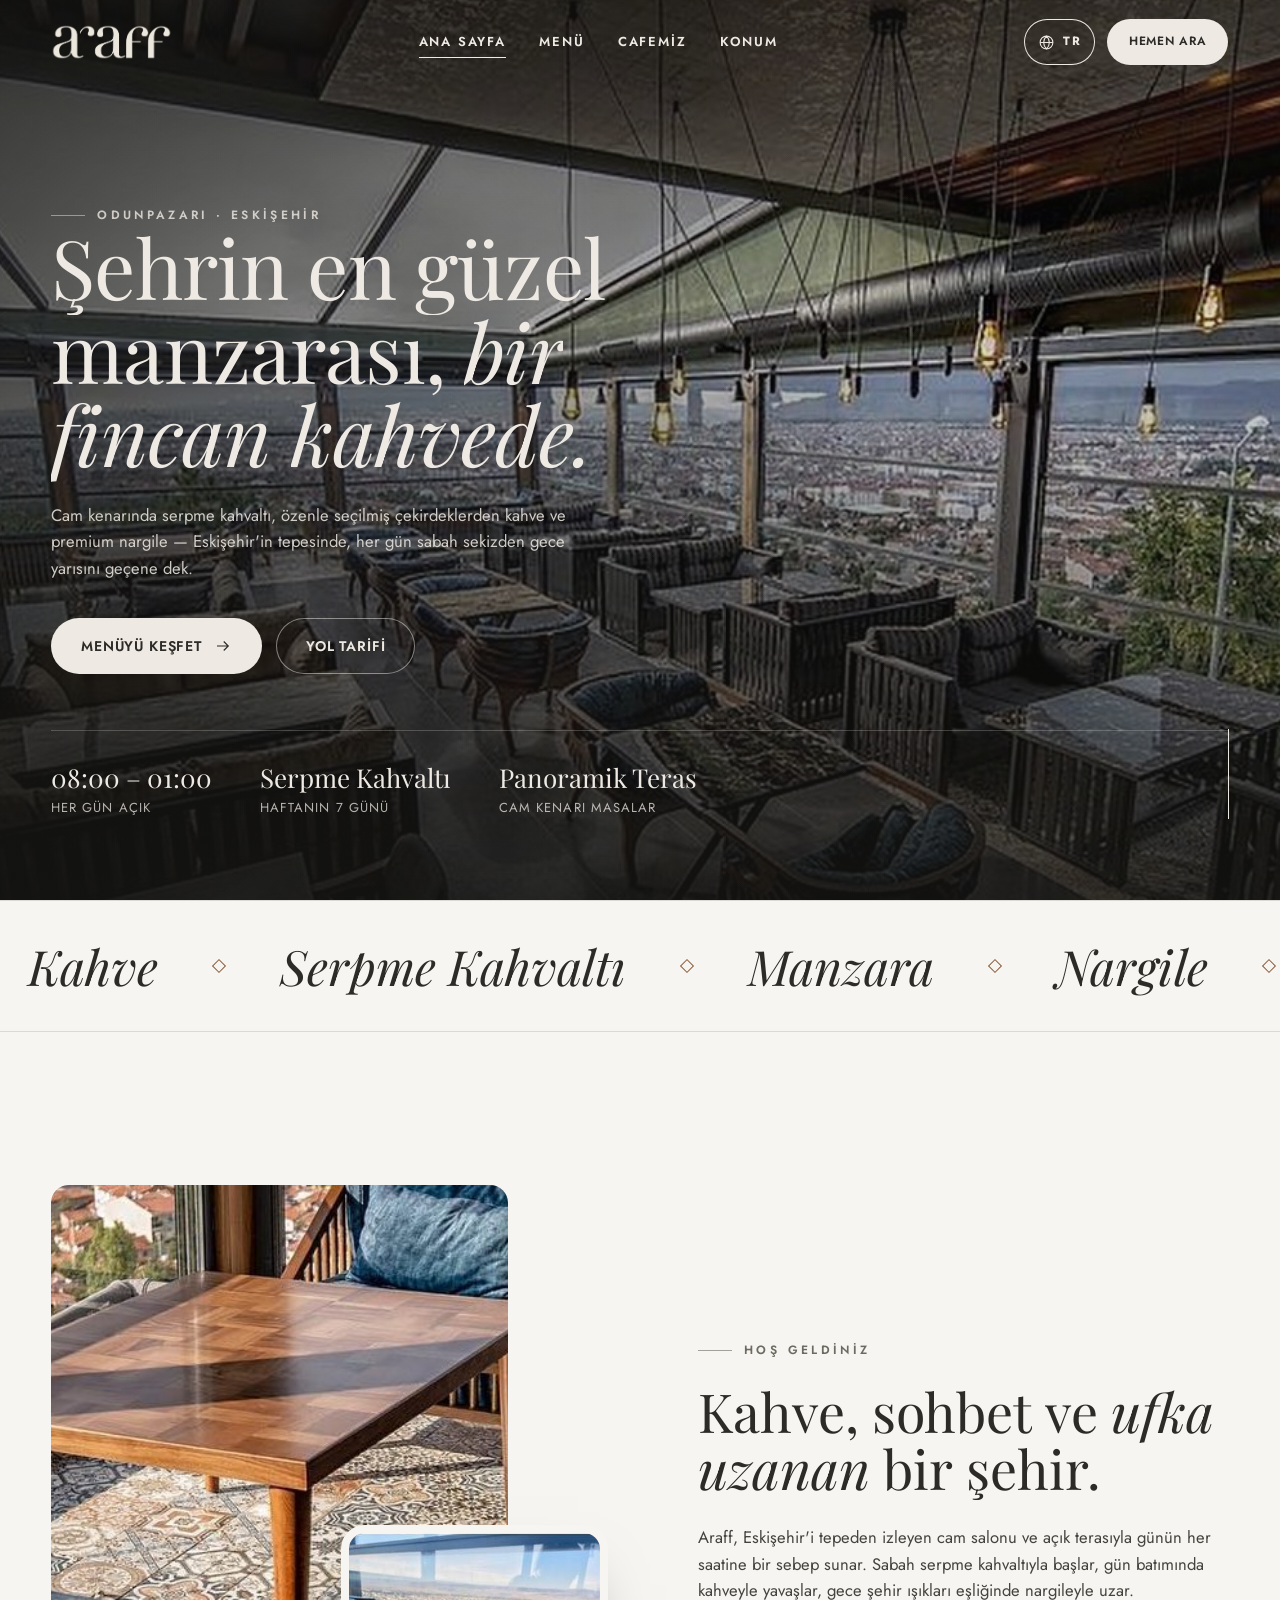
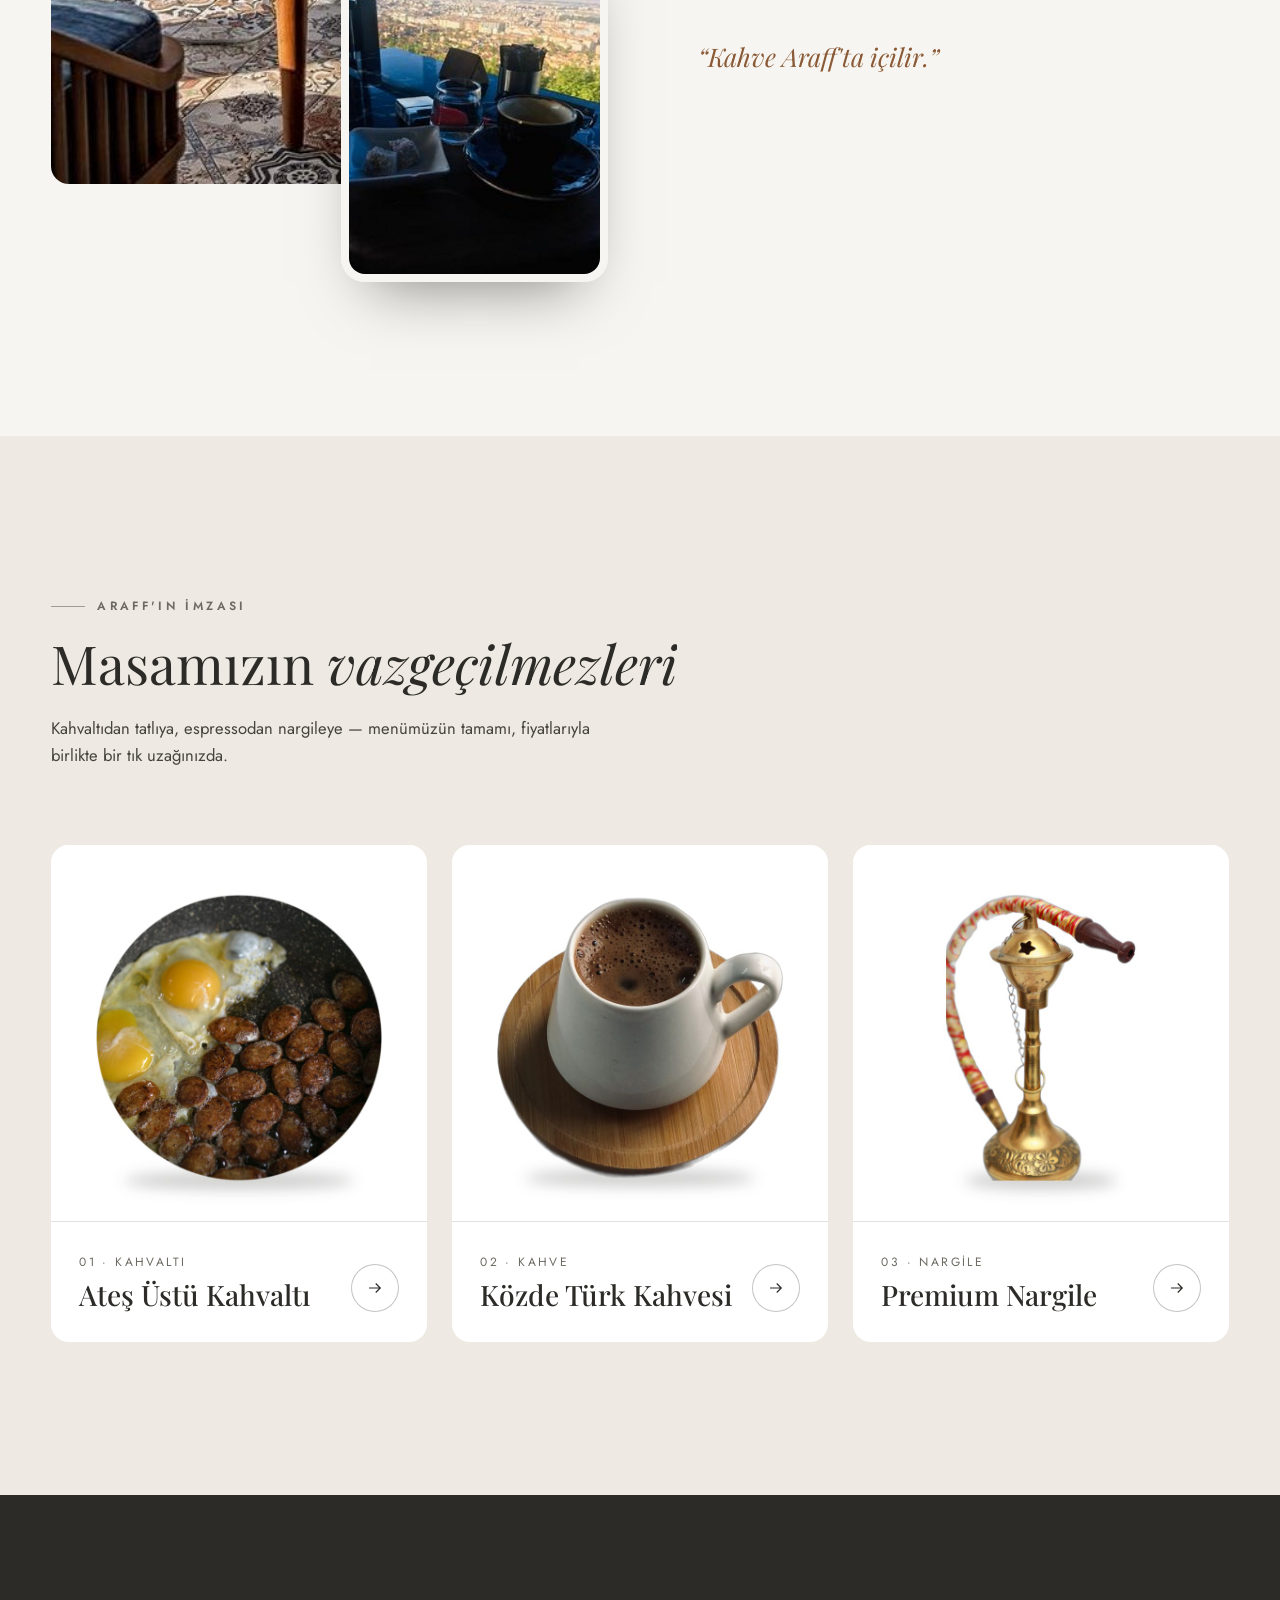
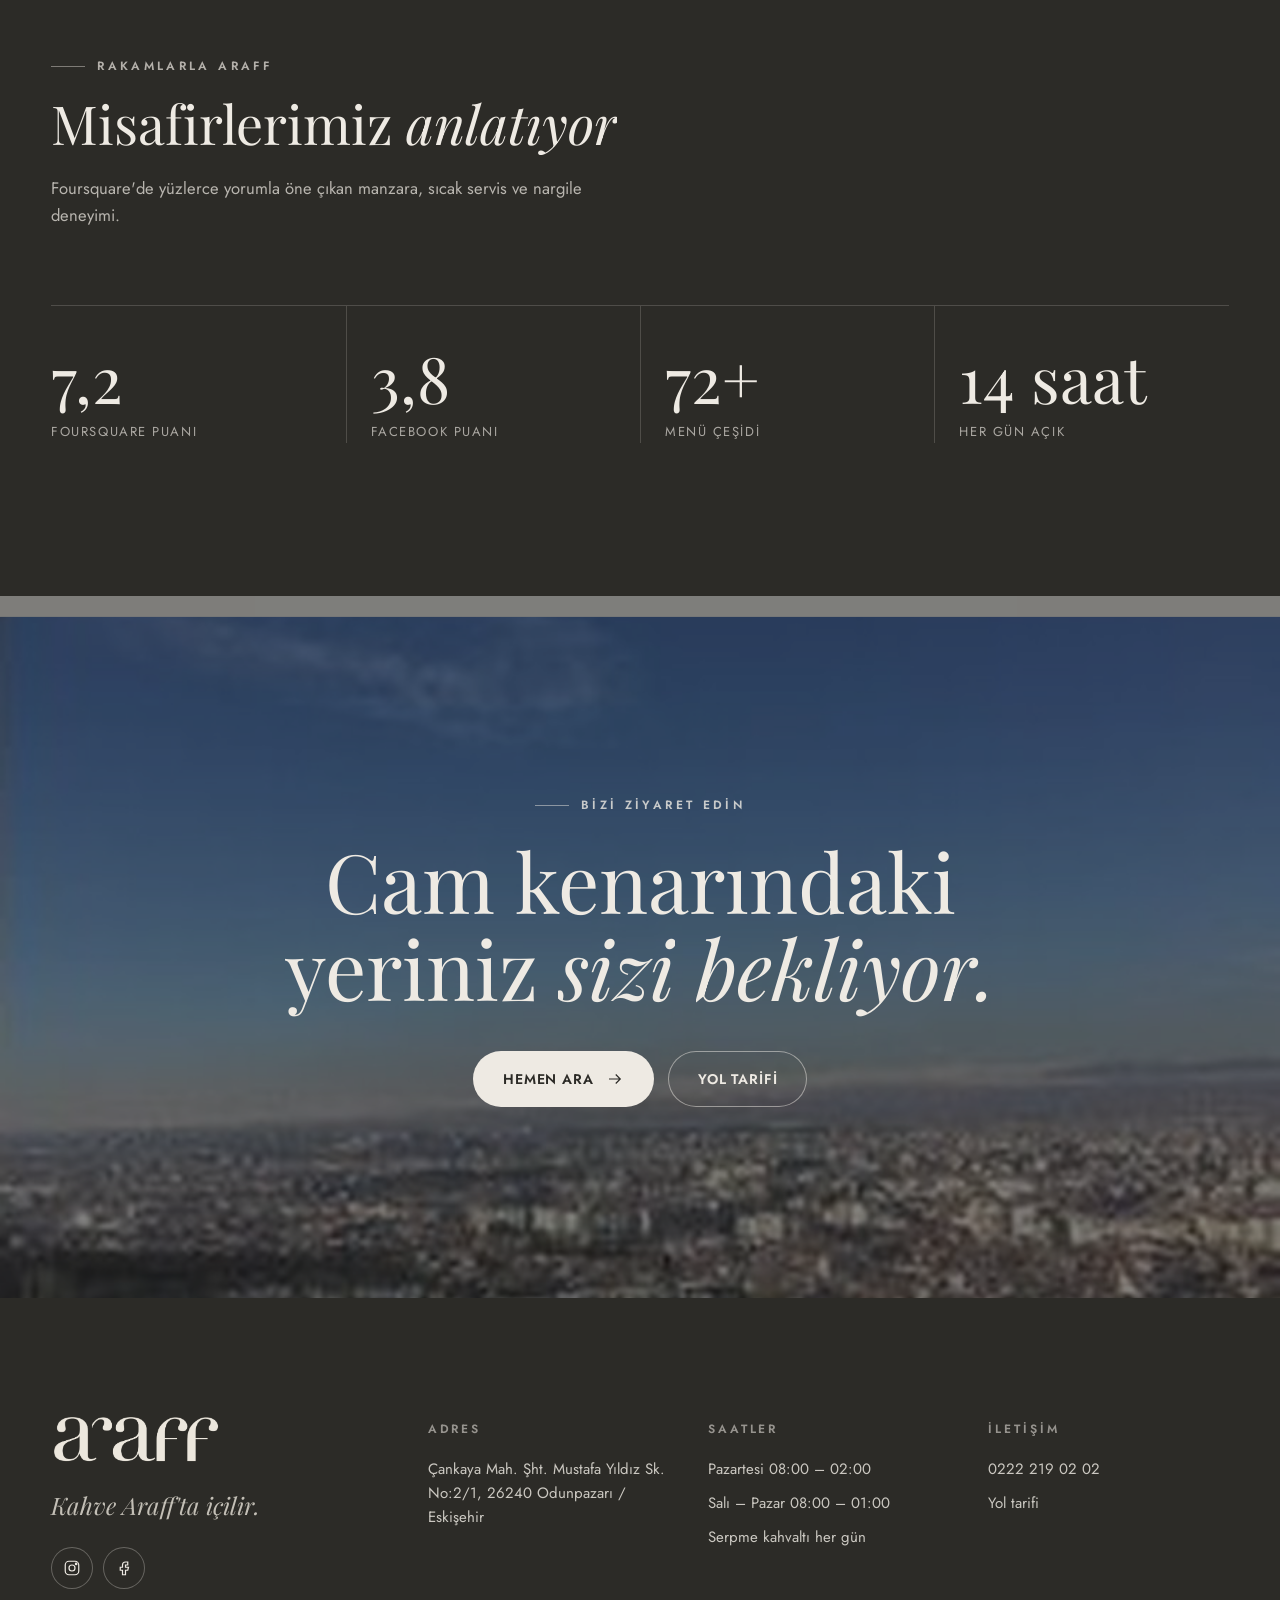
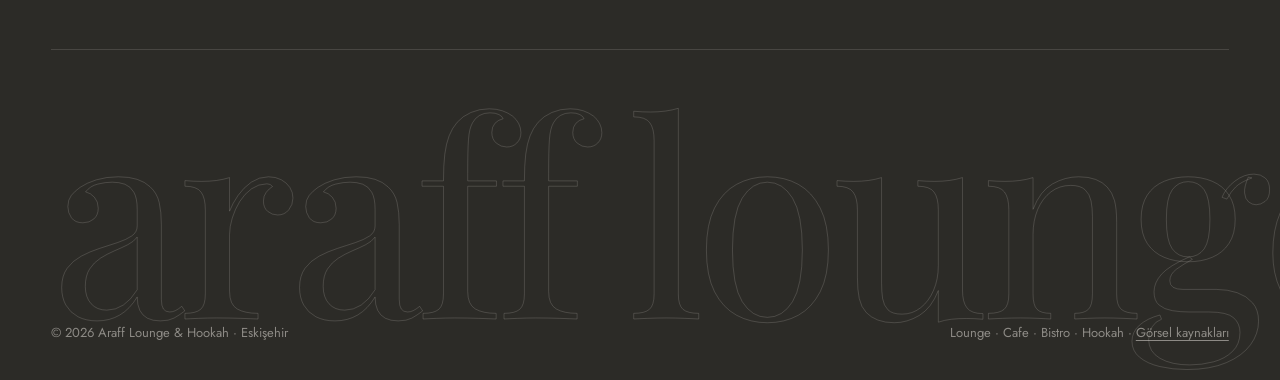
==== index.html @ 48922e62 "Araff Lounge & Hookah website Static multi-page site (Ana Sayfa, Menü, Cafemiz, Konum, Görsel kaynak" ====
<!doctype html>
<html lang="tr">
<head>
  <meta charset="utf-8">
  <meta name="viewport" content="width=device-width, initial-scale=1">
  <title>Araff Lounge &amp; Hookah · Eskişehir</title>
  <meta name="description" content="Eskişehir'in en güzel manzarasında kahve, serpme kahvaltı ve premium nargile. Araff Lounge & Hookah, Odunpazarı.">
  <meta name="theme-color" content="#2c2b27">
  <link rel="icon" href="assets/favicon.png">
  <link rel="preconnect" href="https://fonts.googleapis.com">
  <link rel="preconnect" href="https://fonts.gstatic.com" crossorigin>
  <link href="https://fonts.googleapis.com/css2?family=Playfair+Display:ital,wght@0,400;0,500;0,600;1,400;1,500&family=Jost:wght@300;400;500;600;700&display=swap" rel="stylesheet">
  <link rel="stylesheet" href="css/style.css">
</head>
<body>
  <main>
    <section class="hero">
      <div class="hero-media"><img src="assets/cafe/cam-salon.jpg" alt="Araff cam salon ve Eskişehir manzarası"></div>
      <div class="wrap">
        <span class="eyebrow light" data-reveal style="--d:500ms">Odunpazarı · Eskişehir</span>
        <h1 class="display" data-split style="--d:450ms">Şehrin en güzel manzarası, <em>bir fincan kahvede.</em></h1>
        <p class="lead" data-reveal style="--d:900ms">Cam kenarında serpme kahvaltı, özenle seçilmiş çekirdeklerden kahve ve premium nargile — Eskişehir'in tepesinde, her gün sabah sekizden gece yarısını geçene dek.</p>
        <div class="hero-actions" data-reveal style="--d:1050ms">
          <a class="btn light" href="menu.html" data-magnetic>Menüyü Keşfet <svg class="arrow" viewBox="0 0 24 24" fill="none" stroke="currentColor" stroke-width="1.6"><path d="M4 12h15M13 6l6 6-6 6"/></svg></a>
          <a class="btn ghost light" href="konum.html" data-magnetic>Yol Tarifi</a>
        </div>
        <div class="hero-meta" data-reveal style="--d:1200ms">
          <div><b>08:00 – 01:00</b>Her gün açık</div>
          <div><b>Serpme Kahvaltı</b>Haftanın 7 günü</div>
          <div><b>Panoramik Teras</b>Cam kenarı masalar</div>
        </div>
      </div>
      <div class="scroll-cue" aria-hidden="true"></div>
    </section>

    <div class="marquee" aria-hidden="true">
      <div class="marquee-track">
        <span>Kahve</span><span>Serpme Kahvaltı</span><span>Manzara</span><span>Nargile</span><span>Tatlı</span><span>Pizza</span>
        <span>Kahve</span><span>Serpme Kahvaltı</span><span>Manzara</span><span>Nargile</span><span>Tatlı</span><span>Pizza</span>
      </div>
    </div>

    <section class="section">
      <div class="wrap intro">
        <div class="intro-media">
          <div class="img-reveal a"><img src="assets/cafe/teras-salon.jpg" alt="Araff teras salonunda kadife koltuklar"></div>
          <div class="img-reveal b" style="transition-delay:.2s"><img src="assets/cafe/kahve-manzara.jpg" alt="Manzaraya karşı kahve"></div>
        </div>
        <div class="intro-text">
          <span class="eyebrow" data-reveal>Hoş geldiniz</span>
          <h2 class="h2" data-split>Kahve, sohbet ve <em>ufka uzanan</em> bir şehir.</h2>
          <p class="lead" data-reveal>Araff, Eskişehir'i tepeden izleyen cam salonu ve açık terasıyla günün her saatine bir sebep sunar. Sabah serpme kahvaltıyla başlar, gün batımında kahveyle yavaşlar, gece şehir ışıkları eşliğinde nargileyle uzar.</p>
          <p class="signature-quote" data-reveal>“Kahve Araff'ta içilir.”</p>
          <a class="link-line" href="cafemiz.html" data-reveal>Cafemizi tanıyın <svg width="18" height="18" viewBox="0 0 24 24" fill="none" stroke="currentColor" stroke-width="1.6"><path d="M4 12h15M13 6l6 6-6 6"/></svg></a>
        </div>
      </div>
    </section>

    <section class="section bg-bone">
      <div class="wrap">
        <div class="section-head">
          <div>
            <span class="eyebrow" data-reveal>Araff'ın imzası</span>
            <h2 class="h2" data-split style="margin-top:18px">Masamızın <em>vazgeçilmezleri</em></h2>
          </div>
          <p class="lead" data-reveal>Kahvaltıdan tatlıya, espressodan nargileye — menümüzün tamamı, fiyatlarıyla birlikte bir tık uzağınızda.</p>
        </div>
        <div class="feature-grid">
          <a class="feature" href="menu.html#kahvalti" data-reveal>
            <div class="pic"><img src="assets/menu/ates-ustu.jpg" alt="Ateş Üstü Kahvaltı" loading="lazy"></div>
            <div class="body"><div><span class="num">01 · KAHVALTI</span><h3 class="h3">Ateş Üstü Kahvaltı</h3></div><span class="go"><svg width="18" height="18" viewBox="0 0 24 24" fill="none" stroke="currentColor" stroke-width="1.6"><path d="M4 12h15M13 6l6 6-6 6"/></svg></span></div>
          </a>
          <a class="feature" href="menu.html#sicak-kahve" data-reveal style="--d:120ms">
            <div class="pic"><img src="assets/menu/turk-kahvesi.jpg" alt="Türk kahvesi" loading="lazy"></div>
            <div class="body"><div><span class="num">02 · KAHVE</span><h3 class="h3">Közde Türk Kahvesi</h3></div><span class="go"><svg width="18" height="18" viewBox="0 0 24 24" fill="none" stroke="currentColor" stroke-width="1.6"><path d="M4 12h15M13 6l6 6-6 6"/></svg></span></div>
          </a>
          <a class="feature" href="menu.html#nargile" data-reveal style="--d:240ms">
            <div class="pic"><img src="assets/menu/nargile-adalya.jpg" alt="Nargile" loading="lazy"></div>
            <div class="body"><div><span class="num">03 · NARGİLE</span><h3 class="h3">Premium Nargile</h3></div><span class="go"><svg width="18" height="18" viewBox="0 0 24 24" fill="none" stroke="currentColor" stroke-width="1.6"><path d="M4 12h15M13 6l6 6-6 6"/></svg></span></div>
          </a>
        </div>
      </div>
    </section>

    <section class="section bg-ink">
      <div class="wrap">
        <div class="section-head">
          <div>
            <span class="eyebrow" data-reveal>Rakamlarla Araff</span>
            <h2 class="h2" data-split style="margin-top:18px">Misafirlerimiz <em>anlatıyor</em></h2>
          </div>
          <p class="lead" data-reveal>Foursquare'de yüzlerce yorumla öne çıkan manzara, sıcak servis ve nargile deneyimi.</p>
        </div>
        <div class="stats">
          <div class="stat" data-reveal><div class="n" data-count="8.5">0</div><div class="l">Foursquare puanı</div></div>
          <div class="stat" data-reveal style="--d:100ms"><div class="n" data-count="4.5">0</div><div class="l">Facebook puanı</div></div>
          <div class="stat" data-reveal style="--d:200ms"><div class="n" data-count="85" data-suffix="+">0</div><div class="l">Menü çeşidi</div></div>
          <div class="stat" data-reveal style="--d:300ms"><div class="n" data-count="17" data-suffix=" saat">0</div><div class="l">Her gün açık</div></div>
        </div>
      </div>
    </section>

    <section class="cta-band">
      <div class="bg" data-parallax="-0.18"><img src="assets/cafe/kis-manzara.jpg" alt="" loading="lazy"></div>
      <div class="inner">
        <span class="eyebrow light" data-reveal>Bizi ziyaret edin</span>
        <h2 class="h2" data-split>Cam kenarındaki yeriniz <em>sizi bekliyor.</em></h2>
        <div class="hero-actions" style="justify-content:center" data-reveal>
          <a class="btn light" href="tel:+902222190202" data-magnetic>Hemen Ara <svg class="arrow" viewBox="0 0 24 24" fill="none" stroke="currentColor" stroke-width="1.6"><path d="M4 12h15M13 6l6 6-6 6"/></svg></a>
          <a class="btn ghost light" href="konum.html" data-magnetic>Yol Tarifi</a>
        </div>
      </div>
    </section>
  </main>
  <script src="js/i18n.js"></script>
  <script src="js/main.js"></script>
</body>
</html>
---- css/style.css ----
/* =========================================================
   Araff Lounge & Hookah — design system
   Palette taken from the Araff logo (stone + charcoal) and the
   venue itself (navy velvet seating, walnut wood).
   ========================================================= */
:root {
  --ink: #2c2b27;
  --ink-2: #45433d;
  --ink-soft: #6d6a62;
  --stone: #c3bfb6;
  --stone-2: #d6d2ca;
  --bone: #eeeae3;
  --paper: #f7f5f1;
  --white: #ffffff;
  --velvet: #2e4057;
  --velvet-2: #3c5372;
  --walnut: #8a5a36;
  --line: rgba(44, 43, 39, .14);
  --line-strong: rgba(44, 43, 39, .28);
  --ok: #3f7a55;
  --err: #a2402f;

  --f-display: "Playfair Display", "Times New Roman", serif;
  --f-ui: "Jost", system-ui, -apple-system, "Segoe UI", sans-serif;

  --ease: cubic-bezier(.22, .9, .24, 1);
  --ease-io: cubic-bezier(.77, 0, .18, 1);
  --r: 18px;
  --r-sm: 10px;
  --gutter: clamp(16px, 4vw, 56px);
  --max: 1320px;
  --header-h: 84px;
}

*, *::before, *::after { box-sizing: border-box; }
html { -webkit-text-size-adjust: 100%; scroll-behavior: smooth; overflow-x: clip; }
body {
  margin: 0;
  background: var(--paper);
  color: var(--ink);
  font-family: var(--f-ui);
  font-size: 16px;
  line-height: 1.6;
  -webkit-font-smoothing: antialiased;
  overflow-x: clip;
}
img { display: block; max-width: 100%; }
a { color: inherit; text-decoration: none; }
button, input, textarea, select { font: inherit; color: inherit; }
button { cursor: pointer; background: none; border: 0; padding: 0; }
::selection { background: var(--velvet); color: var(--bone); }

.wrap { width: 100%; max-width: var(--max); margin: 0 auto; padding: 0 var(--gutter); }
.sr-only { position: absolute; width: 1px; height: 1px; overflow: hidden; clip: rect(0 0 0 0); white-space: nowrap; }

/* ---------- Type ---------- */
.eyebrow {
  display: inline-flex; align-items: center; gap: 12px;
  font-size: 12px; font-weight: 600; letter-spacing: .28em; text-transform: uppercase;
  color: var(--ink-soft);
}
.eyebrow::before { content: ""; width: 34px; height: 1px; background: currentColor; opacity: .6; }
.eyebrow.light { color: rgba(238, 234, 227, .8); }
.display {
  font-family: var(--f-display); font-weight: 400; line-height: 1.02; letter-spacing: -.01em;
  font-size: clamp(40px, 6.4vw, 96px); margin: 0;
}
.display em, .h2 em { font-style: italic; font-weight: 400; }
.h2 {
  font-family: var(--f-display); font-weight: 400; line-height: 1.06;
  font-size: clamp(32px, 4.2vw, 58px); margin: 0;
}
.h3 { font-family: var(--f-display); font-weight: 500; font-size: clamp(24px, 2.2vw, 30px); line-height: 1.15; margin: 0; }
.lead { font-size: clamp(16px, 1.3vw, 19px); color: var(--ink-2); max-width: 56ch; }
.muted { color: var(--ink-soft); }

/* ---------- Buttons ---------- */
.btn {
  position: relative; display: inline-flex; align-items: center; justify-content: center; gap: 12px;
  height: 56px; padding: 0 30px; border-radius: 999px;
  font-size: 14px; font-weight: 600; letter-spacing: .06em; text-transform: uppercase;
  background: var(--ink); color: var(--bone);
  overflow: hidden; isolation: isolate;
  transition: color .5s var(--ease), transform .5s var(--ease), box-shadow .5s var(--ease);
  will-change: transform;
}
.btn::before {
  content: ""; position: absolute; inset: 0; z-index: -1;
  background: var(--velvet); border-radius: inherit;
  transform: translateY(101%); transition: transform .6s var(--ease);
}
.btn:hover::before { transform: translateY(0); }
.btn:hover { box-shadow: 0 18px 40px -18px rgba(46, 64, 87, .7); }
.btn .arrow { width: 18px; height: 18px; transition: transform .5s var(--ease); }
.btn:hover .arrow { transform: translateX(4px); }
.btn.light { background: var(--bone); color: var(--ink); }
.btn.light::before { background: var(--white); }
.btn.ghost { background: transparent; color: var(--ink); box-shadow: inset 0 0 0 1px var(--line-strong); }
.btn.ghost::before { background: var(--ink); }
.btn.ghost:hover { color: var(--bone); }
.btn.ghost.light { color: var(--bone); box-shadow: inset 0 0 0 1px rgba(238, 234, 227, .5); }
.btn.ghost.light::before { background: var(--bone); }
.btn.ghost.light:hover { color: var(--ink); }
.btn.block { width: 100%; }
.btn[disabled] { opacity: .35; pointer-events: none; }

.link-line { position: relative; display: inline-flex; align-items: center; gap: 10px; font-weight: 600; font-size: 14px; letter-spacing: .06em; text-transform: uppercase; }
.link-line::after { content: ""; position: absolute; left: 0; right: 0; bottom: -4px; height: 1px; background: currentColor; transform-origin: right; transition: transform .6s var(--ease); }
.link-line:hover::after { transform: scaleX(0); transform-origin: left; }

/* ---------- Page transition curtain ---------- */
.curtain {
  position: fixed; inset: 0; z-index: 1000; pointer-events: none;
  display: grid; place-items: center;
  background: var(--stone);
  transform: translateY(0);
  transition: transform 1s var(--ease-io);
}
.curtain img { width: min(240px, 52vw); opacity: 0; transform: translateY(16px); transition: opacity .6s var(--ease), transform .8s var(--ease); }
.curtain.show-logo img { opacity: 1; transform: none; }
.curtain.up { transform: translateY(-100%); }
.curtain.down { transform: translateY(0); transition-duration: .8s; }
.curtain.reset { transition: none; transform: translateY(100%); }

/* ---------- Header ---------- */
.header {
  position: fixed; inset: 0 0 auto; z-index: 100; height: var(--header-h);
  display: flex; align-items: center;
  transition: background .5s var(--ease), height .5s var(--ease), box-shadow .5s var(--ease), color .5s var(--ease), transform .6s var(--ease);
  color: var(--bone);
}
.header .wrap { display: flex; align-items: center; justify-content: space-between; gap: 24px; }
.header .brand img { height: 36px; width: auto; transition: height .5s var(--ease); }
.header .brand .ink { display: none; }
.header.solid, .header.on-light {
  background: rgba(247, 245, 241, .86); color: var(--ink);
  -webkit-backdrop-filter: saturate(1.4) blur(14px); backdrop-filter: saturate(1.4) blur(14px);
  box-shadow: 0 1px 0 var(--line);
}
.header.solid { height: 70px; }
.header.solid .brand img { height: 30px; }
.header.solid .brand .cream, .header.on-light .brand .cream { display: none; }
.header.solid .brand .ink, .header.on-light .brand .ink { display: block; }
.header.hide { transform: translateY(-100%); }
.nav { display: flex; gap: clamp(18px, 2.6vw, 40px); }
.nav a {
  position: relative; font-size: 13px; font-weight: 600; letter-spacing: .14em; text-transform: uppercase; padding: 6px 0;
}
.nav a::after {
  content: ""; position: absolute; left: 0; right: 0; bottom: 0; height: 1px; background: currentColor;
  transform: scaleX(0); transform-origin: right; transition: transform .5s var(--ease);
}
.nav a:hover::after, .nav a[aria-current="page"]::after { transform: scaleX(1); transform-origin: left; }
.header .cta { height: 46px; padding: 0 22px; font-size: 12px; }
.header:not(.solid):not(.on-light) .cta { background: var(--bone); color: var(--ink); }
.header:not(.solid):not(.on-light) .cta:hover { color: var(--bone); }
.burger { display: none; width: 46px; height: 46px; border-radius: 50%; position: relative; box-shadow: inset 0 0 0 1px currentColor; }
.burger span { position: absolute; left: 14px; right: 14px; height: 1.5px; background: currentColor; transition: transform .5s var(--ease), top .5s var(--ease); }
.burger span:nth-child(1) { top: 19px; }
.burger span:nth-child(2) { top: 26px; }
body.nav-open .burger span:nth-child(1) { top: 22.5px; transform: rotate(45deg); }
body.nav-open .burger span:nth-child(2) { top: 22.5px; transform: rotate(-45deg); }

.mobile-nav {
  position: fixed; inset: 0; z-index: 90; background: var(--ink); color: var(--bone);
  display: flex; flex-direction: column; justify-content: center; padding: 100px var(--gutter) 40px;
  clip-path: circle(0% at calc(100% - 44px) 42px);
  transition: clip-path .9s var(--ease-io);
  visibility: hidden;
}
body.nav-open .mobile-nav { clip-path: circle(150% at calc(100% - 44px) 42px); visibility: visible; }
body.nav-open .header { color: var(--bone); background: transparent; box-shadow: none; -webkit-backdrop-filter: none; backdrop-filter: none; }
body.nav-open .header .brand .cream { display: block; }
body.nav-open .header .brand .ink { display: none; }
.mobile-nav a.big { font-family: var(--f-display); font-size: clamp(42px, 11vw, 64px); line-height: 1.15; display: block; overflow: hidden; }
.mobile-nav a.big span { display: inline-block; transform: translateY(110%); transition: transform .8s var(--ease); }
body.nav-open .mobile-nav a.big span { transform: none; }
.mobile-nav a.big:nth-child(2) span { transition-delay: .06s; }
.mobile-nav a.big:nth-child(3) span { transition-delay: .12s; }
.mobile-nav a.big:nth-child(4) span { transition-delay: .18s; }
.mobile-nav a.big:nth-child(5) span { transition-delay: .24s; }
.mobile-nav .meta { margin-top: 40px; font-size: 14px; color: rgba(238, 234, 227, .65); }

/* ---------- Hero ---------- */
.hero {
  position: relative; min-height: 100svh; display: flex; align-items: flex-end; color: var(--bone);
  overflow: hidden; background: var(--ink);
}
.hero-media { position: absolute; inset: 0; }
.hero-media img { width: 100%; height: 100%; object-fit: cover; transform: scale(1.14); animation: kenburns 16s var(--ease) forwards; }
.hero-media::after {
  content: ""; position: absolute; inset: 0;
  background:
    linear-gradient(90deg, rgba(20, 20, 18, .62) 0%, rgba(20, 20, 18, .25) 45%, transparent 75%),
    linear-gradient(180deg, rgba(20, 20, 18, .55) 0%, rgba(20, 20, 18, .1) 35%, rgba(20, 20, 18, .35) 60%, rgba(20, 20, 18, .85) 100%);
}
@keyframes kenburns { to { transform: scale(1.02); } }
.hero .wrap { position: relative; padding-bottom: clamp(48px, 9vh, 110px); padding-top: 140px; }
.hero .display { max-width: 13ch; }
.hero .lead { color: rgba(238, 234, 227, .85); margin: 26px 0 36px; }
.hero-actions { display: flex; flex-wrap: wrap; gap: 14px; }
.hero-meta {
  display: flex; flex-wrap: wrap; gap: 28px 48px; margin-top: 56px; padding-top: 26px;
  border-top: 1px solid rgba(238, 234, 227, .22); font-size: 13px; letter-spacing: .08em; text-transform: uppercase; color: rgba(238, 234, 227, .75);
}
.hero-meta b { display: block; font-family: var(--f-display); font-size: 26px; font-weight: 400; letter-spacing: 0; text-transform: none; color: var(--bone); }
.scroll-cue {
  position: absolute; right: var(--gutter); bottom: clamp(48px, 9vh, 110px); width: 1px; height: 90px; background: rgba(238, 234, 227, .25); overflow: hidden;
}
.scroll-cue::after { content: ""; position: absolute; inset: 0; background: var(--bone); animation: cue 2.2s var(--ease-io) infinite; }
@keyframes cue { 0% { transform: translateY(-100%); } 60%, 100% { transform: translateY(100%); } }

.page-hero {
  position: relative; min-height: 62svh; display: flex; align-items: flex-end; color: var(--bone); overflow: hidden; background: var(--ink);
}
.page-hero .hero-media img { animation-duration: 12s; }
.page-hero .wrap { position: relative; padding: 150px var(--gutter) 64px; }
.page-hero .display { font-size: clamp(46px, 7.6vw, 112px); }
.page-hero .lead { color: rgba(238, 234, 227, .82); margin-top: 18px; }
.page-head-plain { padding: calc(var(--header-h) + 70px) 0 40px; }

/* ---------- Split text reveal ---------- */
.split .w { display: inline-block; overflow: hidden; vertical-align: top; padding-bottom: .08em; margin-bottom: -.08em; }
.split .w > span { display: inline-block; transform: translateY(105%); transition: transform 1.1s var(--ease); transition-delay: calc(var(--i) * 55ms + var(--d, 0ms)); }
.split.in .w > span { transform: none; }

/* ---------- Scroll reveal ---------- */
[data-reveal] { opacity: 0; transform: translateY(36px); transition: opacity 1s var(--ease), transform 1.1s var(--ease); transition-delay: var(--d, 0ms); }
[data-reveal="fade"] { transform: none; }
[data-reveal="left"] { transform: translateX(-40px); }
[data-reveal="right"] { transform: translateX(40px); }
[data-reveal="scale"] { transform: scale(.94); }
[data-reveal].in { opacity: 1; transform: none; }
.img-reveal { position: relative; overflow: hidden; border-radius: var(--r); }
.img-reveal img { width: 100%; height: 100%; object-fit: cover; transform: scale(1.25); transition: transform 1.6s var(--ease); }
.img-reveal::after { content: ""; position: absolute; inset: 0; background: var(--stone); transform-origin: top; transition: transform 1.2s var(--ease-io); }
.img-reveal.in img { transform: scale(1); }
.img-reveal.in::after { transform: scaleY(0); }

/* ---------- Sections ---------- */
section { position: relative; }
.section { padding: clamp(80px, 12vw, 170px) 0; }
.section.tight { padding: clamp(60px, 8vw, 110px) 0; }
.bg-bone { background: var(--bone); }
.bg-stone { background: var(--stone); }
.bg-ink { background: var(--ink); color: var(--bone); }
.bg-ink .lead, .bg-ink .muted { color: rgba(238, 234, 227, .72); }
.bg-ink .eyebrow { color: rgba(238, 234, 227, .7); }
.section-head { display: flex; flex-wrap: wrap; align-items: flex-end; justify-content: space-between; gap: 24px 60px; margin-bottom: clamp(40px, 6vw, 80px); }
.section-head .lead { margin: 0; }

/* marquee */
.marquee { overflow: hidden; border-block: 1px solid var(--line); background: var(--paper); padding: 26px 0; }
.marquee-track { display: flex; width: max-content; animation: marquee 38s linear infinite; }
.marquee:hover .marquee-track { animation-play-state: paused; }
.marquee span { font-family: var(--f-display); font-size: clamp(28px, 3.8vw, 52px); font-style: italic; font-weight: 400; padding: 0 28px; white-space: nowrap; display: inline-flex; align-items: center; gap: 56px; }
.marquee span::after { content: ""; width: 10px; height: 10px; border: 1px solid var(--walnut); transform: rotate(45deg); }
@keyframes marquee { to { transform: translateX(-50%); } }

/* intro split */
.intro { display: grid; grid-template-columns: 1.05fr 1fr; gap: clamp(40px, 7vw, 110px); align-items: center; }
.intro-media { position: relative; aspect-ratio: 4/5; }
.intro-media .img-reveal { position: absolute; }
.intro-media .a { inset: 0 18% 14% 0; }
.intro-media .b { width: 48%; aspect-ratio: 3/4; right: 0; bottom: 0; box-shadow: 0 30px 60px -30px rgba(0, 0, 0, .5); border: 8px solid var(--paper); border-radius: calc(var(--r) + 6px); }
.intro-text .h2 { margin: 22px 0 28px; }
.signature-quote { font-family: var(--f-display); font-style: italic; font-size: clamp(22px, 2vw, 28px); color: var(--walnut); margin: 32px 0; }

/* feature cards (home) */
.feature-grid { display: grid; grid-template-columns: repeat(3, 1fr); gap: clamp(16px, 2vw, 28px); }
.feature {
  position: relative; display: flex; flex-direction: column; background: var(--white); border-radius: var(--r); overflow: hidden;
  transition: transform .7s var(--ease), box-shadow .7s var(--ease);
}
.feature:hover { transform: translateY(-8px); box-shadow: 0 40px 70px -40px rgba(44, 43, 39, .45); }
.feature .pic { aspect-ratio: 1; background: var(--white); overflow: hidden; }
.feature .pic img { width: 100%; height: 100%; object-fit: cover; transition: transform 1.2s var(--ease); }
.feature:hover .pic img { transform: scale(1.07) rotate(-1.5deg); }
.feature .body { padding: 26px 28px 30px; border-top: 1px solid var(--line); display: flex; align-items: flex-end; justify-content: space-between; gap: 16px; }
.feature .num { font-size: 12px; letter-spacing: .2em; color: var(--ink-soft); }
.feature .h3 { margin-top: 6px; }
.feature .go {
  flex: none; width: 48px; height: 48px; border-radius: 50%; display: grid; place-items: center; box-shadow: inset 0 0 0 1px var(--line-strong);
  transition: background .5s var(--ease), color .5s var(--ease), transform .6s var(--ease);
}
.feature:hover .go { background: var(--ink); color: var(--bone); transform: rotate(-45deg); }

/* stats */
.stats { display: grid; grid-template-columns: repeat(4, 1fr); border-top: 1px solid rgba(238, 234, 227, .18); }
.stat { padding: 40px 24px 0 0; }
.stat + .stat { padding-left: 24px; border-left: 1px solid rgba(238, 234, 227, .18); }
.stat .n { font-family: var(--f-display); font-size: clamp(42px, 5vw, 74px); line-height: 1; font-weight: 400; }
.stat .l { margin-top: 12px; font-size: 13px; letter-spacing: .12em; text-transform: uppercase; color: rgba(238, 234, 227, .65); }

/* parallax CTA band */
.cta-band { position: relative; min-height: 78svh; display: grid; place-items: center; text-align: center; color: var(--bone); overflow: hidden; }
.cta-band .bg { position: absolute; inset: -12% 0; }
.cta-band .bg img { width: 100%; height: 100%; object-fit: cover; }
.cta-band::after { content: ""; position: absolute; inset: 0; background: rgba(28, 28, 26, .55); }
.cta-band .inner { position: relative; z-index: 1; padding: 80px var(--gutter); }
.cta-band .h2 { font-size: clamp(42px, 6.4vw, 96px); max-width: 15ch; margin: 22px auto 40px; }

/* ---------- Footer ---------- */
.footer { background: var(--ink); color: var(--bone); padding: clamp(70px, 9vw, 120px) 0 36px; overflow: hidden; }
.footer-top { display: grid; grid-template-columns: 1.4fr 1fr 1fr 1fr; gap: 40px; padding-bottom: 60px; border-bottom: 1px solid rgba(238, 234, 227, .14); }
.footer img.logo { width: 170px; }
.footer h4 { font-size: 12px; letter-spacing: .24em; text-transform: uppercase; color: rgba(238, 234, 227, .55); margin: 6px 0 18px; font-weight: 600; }
.footer p, .footer li { color: rgba(238, 234, 227, .82); font-size: 15px; margin: 0; }
.footer ul { list-style: none; padding: 0; margin: 0; display: grid; gap: 10px; }
.footer a:hover { color: var(--white); }
.footer .tag { font-family: var(--f-display); font-style: italic; font-size: 24px; margin-top: 22px; color: var(--stone); }
.footer-bottom { display: flex; flex-wrap: wrap; justify-content: space-between; gap: 12px; padding-top: 28px; font-size: 13px; color: rgba(238, 234, 227, .5); }
.footer-word {
  font-family: var(--f-display); font-weight: 400; font-size: clamp(90px, 21vw, 330px); line-height: .8; letter-spacing: -.03em;
  color: transparent; -webkit-text-stroke: 1px rgba(238, 234, 227, .16); margin: 50px 0 -20px; white-space: nowrap; user-select: none;
}
.socials { display: flex; gap: 10px; margin-top: 22px; }
.socials a { width: 42px; height: 42px; border-radius: 50%; display: grid; place-items: center; box-shadow: inset 0 0 0 1px rgba(238, 234, 227, .3); transition: background .4s var(--ease), color .4s var(--ease); }
.socials a:hover { background: var(--bone); color: var(--ink); }
.socials svg { width: 18px; height: 18px; }

/* ---------- Custom cursor ---------- */
.cursor { position: fixed; top: 0; left: 0; z-index: 2000; pointer-events: none; width: 10px; height: 10px; margin: -5px 0 0 -5px; border-radius: 50%; background: var(--walnut); mix-blend-mode: normal; transition: width .35s var(--ease), height .35s var(--ease), margin .35s var(--ease), background .35s var(--ease), opacity .3s; opacity: 0; }
.cursor.on { opacity: 1; }
.cursor.big { width: 64px; height: 64px; margin: -32px 0 0 -32px; background: rgba(138, 90, 54, .18); backdrop-filter: blur(2px); }
@media (hover: none) { .cursor { display: none; } }

/* =========================================================
   MENU PAGE
   ========================================================= */
.menu-bar {
  position: sticky; top: 70px; z-index: 50; background: rgba(247, 245, 241, .92);
  -webkit-backdrop-filter: blur(14px); backdrop-filter: blur(14px); border-bottom: 1px solid var(--line);
  transition: top .6s var(--ease);
}
body.hdr-hidden main .menu-bar { top: 0; }
.menu-bar .wrap { display: flex; align-items: center; gap: 18px; padding-top: 14px; padding-bottom: 14px; }
.chips { position: relative; display: flex; gap: 6px; overflow-x: auto; scrollbar-width: none; flex: 1; scroll-behavior: smooth; }
.chips::-webkit-scrollbar { display: none; }
.chip {
  position: relative; z-index: 1; flex: none; height: 40px; padding: 0 18px; border-radius: 999px;
  font-size: 13px; font-weight: 600; letter-spacing: .04em; color: var(--ink-2); white-space: nowrap;
  transition: color .4s var(--ease);
}
.chip:hover { color: var(--ink); }
.chip.active { color: var(--bone); }
.chip-pill { position: absolute; z-index: 0; top: 0; height: 40px; border-radius: 999px; background: var(--ink); transition: transform .6s var(--ease), width .6s var(--ease); }
.search {
  flex: none; position: relative; width: 240px;
}
.search input {
  width: 100%; height: 42px; border-radius: 999px; border: 1px solid var(--line-strong); background: var(--white);
  padding: 0 16px 0 42px; font-size: 14px; outline: none; transition: border-color .3s, box-shadow .3s;
}
.search input:focus { border-color: var(--ink); box-shadow: 0 0 0 4px rgba(44, 43, 39, .08); }
.search svg { position: absolute; left: 15px; top: 12px; width: 18px; height: 18px; color: var(--ink-soft); }

.menu-cat { padding: clamp(56px, 7vw, 96px) 0 0; scroll-margin-top: 150px; }
.menu-cat:last-of-type { padding-bottom: clamp(80px, 10vw, 140px); }
.menu-cat-head { display: flex; align-items: baseline; justify-content: space-between; gap: 20px; flex-wrap: wrap; margin-bottom: 34px; padding-bottom: 20px; border-bottom: 1px solid var(--line); }
.menu-cat-head .h2 { font-size: clamp(34px, 4vw, 56px); }
.menu-cat-head .count { font-size: 13px; letter-spacing: .16em; text-transform: uppercase; color: var(--ink-soft); }
.menu-cat-head .note { font-family: var(--f-display); font-style: italic; font-size: 20px; color: var(--walnut); }

.product-grid { display: grid; grid-template-columns: repeat(4, 1fr); gap: clamp(14px, 1.6vw, 24px); }
.product {
  position: relative; display: flex; flex-direction: column; background: var(--white); border-radius: var(--r);
  box-shadow: 0 1px 0 var(--line), 0 0 0 1px rgba(44, 43, 39, .05);
  transition: transform .6s var(--ease), box-shadow .6s var(--ease), opacity .5s var(--ease);
  overflow: hidden; text-align: left; width: 100%;
}
.product:hover { transform: translateY(-6px); box-shadow: 0 34px 60px -34px rgba(44, 43, 39, .5), 0 0 0 1px rgba(44, 43, 39, .06); }
.product .pic { position: relative; aspect-ratio: 1; background: #fff; overflow: hidden; }
.product .pic img { width: 100%; height: 100%; object-fit: cover; transition: transform 1s var(--ease); }
.product:hover .pic img { transform: scale(1.08); }
.product .pic .zoom {
  position: absolute; right: 14px; top: 14px; width: 38px; height: 38px; border-radius: 50%; background: rgba(255, 255, 255, .9); box-shadow: 0 4px 16px rgba(0, 0, 0, .08);
  display: grid; place-items: center; opacity: 0; transform: scale(.7); transition: opacity .4s var(--ease), transform .5s var(--ease);
}
.product:hover .pic .zoom { opacity: 1; transform: none; }
.product .info { padding: 18px 20px 20px; display: flex; flex-direction: column; gap: 6px; flex: 1; border-top: 1px solid rgba(44, 43, 39, .07); }
.product .name { font-family: var(--f-display); font-size: 19px; font-weight: 500; line-height: 1.25; }
.product .desc { font-size: 13.5px; color: var(--ink-soft); line-height: 1.5; flex: 1; }
.product .row { display: flex; align-items: center; justify-content: space-between; margin-top: 10px; gap: 10px; }
.price { font-weight: 700; font-size: 17px; letter-spacing: .01em; white-space: nowrap; }
.price small { font-weight: 500; font-size: 12px; color: var(--ink-soft); margin-left: 6px; }
.product.hide { display: none; }
.empty-state { text-align: center; padding: 120px 0; color: var(--ink-soft); display: none; }
.empty-state.show { display: block; }

/* quick-view modal */
.modal { position: fixed; inset: 0; z-index: 300; display: grid; place-items: center; padding: 20px; visibility: hidden; }
.modal.open { visibility: visible; }
.modal .scrim { position: absolute; inset: 0; background: rgba(28, 28, 26, .6); opacity: 0; transition: opacity .5s var(--ease); -webkit-backdrop-filter: blur(4px); backdrop-filter: blur(4px); }
.modal.open .scrim { opacity: 1; }
.modal .panel {
  position: relative; width: min(880px, 100%); max-height: calc(100svh - 40px); overflow: auto; background: var(--white); border-radius: 24px;
  display: grid; grid-template-columns: 1fr 1fr; transform: translateY(40px) scale(.96); opacity: 0; transition: transform .7s var(--ease), opacity .5s var(--ease);
}
.modal.open .panel { transform: none; opacity: 1; }
.modal .panel .pic { aspect-ratio: 1; background: #fff; }
.modal .panel .pic img { width: 100%; height: 100%; object-fit: cover; }
.modal .panel .txt { padding: clamp(28px, 4vw, 52px); display: flex; flex-direction: column; justify-content: center; gap: 14px; border-left: 1px solid var(--line); }
.modal .panel .txt .h2 { font-size: clamp(32px, 3.6vw, 48px); }
.modal .panel .price { font-size: 24px; }
.close-x { position: absolute; top: 14px; right: 14px; z-index: 2; width: 44px; height: 44px; border-radius: 50%; background: var(--paper); display: grid; place-items: center; transition: transform .5s var(--ease), background .3s; }
.close-x:hover { transform: rotate(90deg); background: var(--bone); }

/* =========================================================
   CAFEMİZ PAGE
   ========================================================= */
.story { display: grid; grid-template-columns: 1fr 1fr; gap: clamp(40px, 7vw, 120px); align-items: start; }
.story .big-quote { font-family: var(--f-display); font-size: clamp(30px, 3.5vw, 50px); line-height: 1.18; font-weight: 400; margin: 0; }
.story .big-quote em { color: var(--walnut); }
.story p { color: var(--ink-2); margin: 0 0 18px; }
.amenities { display: grid; grid-template-columns: repeat(4, 1fr); gap: 0; border-top: 1px solid var(--line); margin-top: clamp(60px, 8vw, 100px); }
.amenity { padding: 34px 26px 0 0; }
.amenity + .amenity { padding-left: 26px; border-left: 1px solid var(--line); }
.amenity svg { width: 34px; height: 34px; color: var(--walnut); stroke-width: 1.3; }
.amenity h3 { font-family: var(--f-display); font-size: 25px; font-weight: 500; margin: 18px 0 8px; }
.amenity p { font-size: 14.5px; color: var(--ink-soft); margin: 0; }

.gallery-filter { display: flex; gap: 6px; position: relative; max-width: 100%; flex: 0 1 auto; }
.gallery { columns: 3; column-gap: clamp(12px, 1.6vw, 22px); }
.g-item { break-inside: avoid; margin-bottom: clamp(12px, 1.6vw, 22px); border-radius: var(--r); overflow: hidden; position: relative; cursor: zoom-in; display: block; width: 100%; transition: opacity .5s var(--ease), transform .6s var(--ease); }
.g-item img { width: 100%; height: auto; transition: transform 1.2s var(--ease), filter .6s; }
.g-item:hover img { transform: scale(1.06); }
.g-item figcaption {
  position: absolute; left: 0; right: 0; bottom: 0; padding: 40px 20px 18px; color: var(--bone); font-size: 13px; letter-spacing: .12em; text-transform: uppercase; font-weight: 600;
  background: linear-gradient(transparent, rgba(20, 20, 18, .7)); transform: translateY(100%); transition: transform .6s var(--ease);
}
.g-item:hover figcaption { transform: none; }
.g-item.hide { display: none; }

.lightbox { position: fixed; inset: 0; z-index: 400; background: rgba(20, 20, 18, .96); display: grid; place-items: center; visibility: hidden; opacity: 0; transition: opacity .5s var(--ease), visibility .5s; }
.lightbox.open { visibility: visible; opacity: 1; }
.lightbox img { max-width: min(92vw, 1200px); max-height: 82svh; border-radius: 12px; transform: scale(.94); transition: transform .7s var(--ease), opacity .35s; }
.lightbox.open img { transform: none; }
.lightbox .cap { position: absolute; bottom: 26px; left: 0; right: 0; text-align: center; color: var(--stone); font-size: 13px; letter-spacing: .16em; text-transform: uppercase; }
.lb-btn { position: absolute; top: 50%; width: 56px; height: 56px; margin-top: -28px; border-radius: 50%; color: var(--bone); box-shadow: inset 0 0 0 1px rgba(238, 234, 227, .35); display: grid; place-items: center; transition: background .3s, color .3s; }
.lb-btn:hover { background: var(--bone); color: var(--ink); }
.lb-prev { left: 20px; }
.lb-next { right: 20px; }
.lightbox .close-x { background: rgba(238, 234, 227, .12); color: var(--bone); top: 20px; right: 20px; }

/* =========================================================
   KONUM PAGE
   ========================================================= */
.location { display: grid; grid-template-columns: 1fr 1.25fr; gap: clamp(24px, 4vw, 60px); align-items: stretch; }
.loc-card { background: var(--white); border-radius: 24px; padding: clamp(28px, 4vw, 52px); box-shadow: 0 0 0 1px var(--line); display: flex; flex-direction: column; gap: 30px; }
.loc-block h3 { font-size: 12px; letter-spacing: .24em; text-transform: uppercase; color: var(--ink-soft); margin: 0 0 10px; font-weight: 600; }
.loc-block p { margin: 0; font-size: 18px; }
.loc-block .addr { font-family: var(--f-display); font-size: clamp(26px, 2.4vw, 34px); line-height: 1.2; }
.status { display: inline-flex; align-items: center; gap: 10px; height: 34px; padding: 0 14px; border-radius: 999px; font-size: 13px; font-weight: 600; background: var(--bone); text-transform: none; letter-spacing: 0; color: var(--ink); }
.status i { width: 8px; height: 8px; border-radius: 50%; background: var(--ink-soft); }
.status.open i { background: #47a36a; box-shadow: 0 0 0 0 rgba(71, 163, 106, .6); animation: pulse 2s infinite; }
.status.closed i { background: var(--err); }
@keyframes pulse { 70% { box-shadow: 0 0 0 10px rgba(71, 163, 106, 0); } 100% { box-shadow: 0 0 0 0 rgba(71, 163, 106, 0); } }
.hours { width: 100%; border-collapse: collapse; font-size: 15px; }
.hours td { padding: 10px 0; border-bottom: 1px solid var(--line); }
.hours td:last-child { text-align: right; font-variant-numeric: tabular-nums; }
.hours tr.today td { font-weight: 700; color: var(--velvet); }
.hours tr.today small { font-weight: 500; font-size: 12px; letter-spacing: .08em; color: var(--walnut); }
.loc-actions { display: flex; flex-wrap: wrap; gap: 10px; }
.map-frame { position: relative; border-radius: 24px; overflow: hidden; min-height: 560px; background: var(--stone-2); box-shadow: 0 0 0 1px var(--line); }
.map-frame iframe { position: absolute; inset: 0; width: 100%; height: 100%; border: 0; filter: grayscale(.85) contrast(1.05) sepia(.12); transition: filter .8s var(--ease); }
.map-frame:hover iframe { filter: none; }
.map-pin {
  position: absolute; left: 22px; top: 22px; z-index: 2; background: var(--ink); color: var(--bone); border-radius: 14px; padding: 14px 18px; display: flex; gap: 12px; align-items: center; box-shadow: 0 20px 40px -20px rgba(0, 0, 0, .6);
}
.map-pin img { height: 22px; }
.map-pin span { font-size: 12px; letter-spacing: .1em; text-transform: uppercase; color: var(--stone); }
.ways { display: grid; grid-template-columns: repeat(3, 1fr); gap: clamp(16px, 2vw, 26px); }
.way { background: var(--white); border-radius: var(--r); padding: 32px; box-shadow: 0 0 0 1px var(--line); transition: transform .6s var(--ease), box-shadow .6s var(--ease); }
.way:hover { transform: translateY(-6px); box-shadow: 0 30px 50px -30px rgba(44, 43, 39, .4), 0 0 0 1px var(--line); }
.way svg { width: 30px; height: 30px; color: var(--walnut); stroke-width: 1.4; }
.way h3 { font-family: var(--f-display); font-size: 26px; font-weight: 500; margin: 16px 0 8px; }
.way p { margin: 0; color: var(--ink-soft); font-size: 15px; }

.location > *, .intro > *, .story > * { min-width: 0; }

/* credits page */
.credits { width: 100%; border-collapse: collapse; font-size: 14px; }
.credits td { padding: 12px 14px 12px 0; border-bottom: 1px solid var(--line); vertical-align: middle; }
.credits img { width: 56px; height: 56px; border-radius: 10px; object-fit: cover; box-shadow: 0 0 0 1px var(--line); }
.credits a { color: var(--ink-soft); text-decoration: underline; text-underline-offset: 3px; word-break: break-word; }
.footer-bottom a { text-decoration: underline; text-underline-offset: 3px; }
@media (max-width: 640px) { .credits td:nth-child(3) { display: none; } }

/* =========================================================
   Language switcher
   ========================================================= */
.hdr-right { display: flex; align-items: center; gap: 12px; }
.lang { position: relative; }
.lang-btn {
  height: 46px; padding: 0 14px; border-radius: 999px; display: inline-flex; align-items: center; gap: 8px;
  font-size: 12px; font-weight: 700; letter-spacing: .12em; box-shadow: inset 0 0 0 1px currentColor; transition: background .4s var(--ease), color .4s var(--ease);
}
.lang-btn svg { width: 17px; height: 17px; }
.lang-btn:hover { background: rgba(238, 234, 227, .14); }
.header.solid .lang-btn:hover, .header.on-light .lang-btn:hover { background: var(--bone); }
.lang-menu {
  position: absolute; top: calc(100% + 10px); inset-inline-end: 0; min-width: 190px; list-style: none; margin: 0; padding: 8px;
  background: var(--white); color: var(--ink); border-radius: 16px; box-shadow: 0 30px 60px -20px rgba(28, 28, 26, .45), 0 0 0 1px var(--line);
  opacity: 0; visibility: hidden; transform: translateY(-8px) scale(.97); transform-origin: top right;
  transition: opacity .35s var(--ease), transform .45s var(--ease), visibility .35s;
}
.lang.open .lang-menu { opacity: 1; visibility: visible; transform: none; }
.lang-menu button {
  width: 100%; display: flex; align-items: center; gap: 14px; padding: 11px 14px; border-radius: 10px; font-size: 15px; text-align: start;
  transition: background .25s;
}
.lang-menu button b { width: 30px; font-size: 11px; letter-spacing: .14em; color: var(--ink-soft); font-family: var(--f-ui); }
.lang-menu button:hover { background: var(--paper); }
.lang-menu button[aria-selected="true"] { background: var(--ink); color: var(--bone); }
.lang-menu button[aria-selected="true"] b { color: var(--stone); }
.lang-menu button[lang="ar"] { font-family: "IBM Plex Sans Arabic", var(--f-ui); }
.lang-row { display: flex; gap: 8px; margin-top: 34px; }
.lang-row button { height: 42px; min-width: 54px; border-radius: 999px; box-shadow: inset 0 0 0 1px rgba(238, 234, 227, .35); font-size: 13px; font-weight: 700; letter-spacing: .12em; }
.lang-row button.on { background: var(--bone); color: var(--ink); }

/* =========================================================
   Arabic + RTL
   ========================================================= */
html[lang="ar"] {
  --f-display: "Amiri", "Playfair Display", serif;
  --f-ui: "IBM Plex Sans Arabic", "Jost", system-ui, sans-serif;
}
html[lang="ar"] body { line-height: 1.8; }
html[lang="ar"] *:not(.lang-btn):not(.lang-row button):not(.lang-menu b) { letter-spacing: 0 !important; }
html[lang="ar"] .display, html[lang="ar"] .h2, html[lang="ar"] .h3, html[lang="ar"] .big-quote { line-height: 1.35; }
html[lang="ar"] .display { font-size: clamp(40px, 6.4vw, 96px); }
html[lang="ar"] .page-hero .display { font-size: clamp(48px, 8vw, 116px); }
html[lang="ar"] em { font-style: normal; color: inherit; opacity: .82; }
html[lang="ar"] .split .w { padding-bottom: .35em; margin-bottom: -.35em; }
html[lang="ar"] .marquee span { font-style: normal; }

[dir="rtl"] .arrow, [dir="rtl"] .feature .go svg, [dir="rtl"] .link-line svg, [dir="rtl"] .lb-btn svg { transform: scaleX(-1); }
[dir="rtl"] .btn:hover .arrow { transform: scaleX(-1) translateX(4px); }
[dir="rtl"] .hero-media::after {
  background:
    linear-gradient(270deg, rgba(20, 20, 18, .62) 0%, rgba(20, 20, 18, .25) 45%, transparent 75%),
    linear-gradient(180deg, rgba(20, 20, 18, .55) 0%, rgba(20, 20, 18, .1) 35%, rgba(20, 20, 18, .35) 60%, rgba(20, 20, 18, .85) 100%);
}
.chip-pill { left: 0; }
[dir="rtl"] .scroll-cue { right: auto; left: var(--gutter); }
[dir="rtl"] .mobile-nav { clip-path: circle(0% at 44px 42px); }
[dir="rtl"] body.nav-open .mobile-nav { clip-path: circle(150% at 44px 42px); }
[dir="rtl"] .product { text-align: right; }
[dir="rtl"] .hours td:last-child { text-align: left; }
[dir="rtl"] .search input { padding: 0 42px 0 16px; }
[dir="rtl"] .search svg { left: auto; right: 15px; }
[dir="rtl"] .map-pin { left: auto; right: 22px; }
[dir="rtl"] .close-x { right: auto; left: 14px; }
[dir="rtl"] .lightbox .close-x { left: 20px; }
[dir="rtl"] .product .pic .zoom { right: auto; left: 14px; }
[dir="rtl"] .lang-menu { transform-origin: top left; }
[dir="rtl"] .stat + .stat, [dir="rtl"] .amenity + .amenity { border-left: 0; border-right: 1px solid rgba(238, 234, 227, .18); padding-left: 0; padding-right: 24px; }
[dir="rtl"] .amenity + .amenity { border-right-color: var(--line); padding-right: 26px; }
[dir="rtl"] .stat { padding: 40px 0 0 24px; }
[dir="rtl"] .amenity { padding: 34px 0 0 26px; }
[dir="rtl"] .intro-media .b { right: auto; left: 0; }
[dir="rtl"] .intro-media .a { inset: 0 0 14% 18%; }
[dir="rtl"] .eyebrow::before { order: 0; }
/* numbers, cards and codes stay left-to-right */
[dir="rtl"] .marquee, [dir="rtl"] .price { direction: ltr; }
[dir="rtl"] .price { unicode-bidi: isolate; }

/* =========================================================
   Responsive
   ========================================================= */
@media (max-width: 1180px) {
  .product-grid { grid-template-columns: repeat(3, 1fr); }
}
@media (max-width: 980px) {
  .nav, .header .cta { display: none; }
  .burger { display: block; }
  .intro, .story, .location { grid-template-columns: 1fr; }
  .feature-grid { grid-template-columns: 1fr 1fr; }
  .feature-grid .feature:last-child { grid-column: 1 / -1; }
  .feature-grid .feature:last-child .pic { aspect-ratio: 2/1; }
  .stats, .amenities { grid-template-columns: 1fr 1fr; }
  .stat:nth-child(3), .amenity:nth-child(3) { padding-left: 0; border-left: 0; }
  .footer-top { grid-template-columns: 1fr 1fr; }
  .ways { grid-template-columns: 1fr; }
  .gallery { columns: 2; }
  .map-frame { min-height: 420px; }
  .modal .panel { grid-template-columns: 1fr; }
  .modal .panel .txt { border-left: 0; border-top: 1px solid var(--line); }
  .search { width: 180px; }
}
@media (max-width: 640px) {
  :root { --header-h: 72px; }
  .product-grid { grid-template-columns: 1fr 1fr; gap: 12px; }
  .product .info { padding: 14px 14px 16px; }
  .product .name { font-size: 16.5px; }
  .product .desc { font-size: 12.5px; }
  .product .row { flex-direction: column; align-items: flex-start; }
  .feature-grid { grid-template-columns: 1fr; }
  .feature-grid .feature:last-child .pic { aspect-ratio: 1; }
  .stats { grid-template-columns: 1fr 1fr; }
  .stat { padding-top: 28px; }
  .footer-top { grid-template-columns: 1fr; }
  .hero-meta { gap: 20px 32px; }
  .scroll-cue { display: none; }
  .table-types { grid-template-columns: 1fr; }
  .menu-bar .wrap { flex-wrap: wrap; }
  .search { width: 100%; order: -1; }
  .menu-bar { top: 70px; }
  .gallery { columns: 1; }
  .amenities { grid-template-columns: 1fr; }
  .amenity, .amenity + .amenity { padding-left: 0; border-left: 0; }
  .lb-btn { top: auto; bottom: 70px; }
}
@media (max-width: 980px) {
  [dir="rtl"] .stat:nth-child(3), [dir="rtl"] .amenity:nth-child(3) { border-right: 0; padding-right: 0; }
}
@media (max-width: 640px) {
  [dir="rtl"] .amenity, [dir="rtl"] .amenity + .amenity { border-right: 0; padding-right: 0; padding-left: 0; }
  .hdr-right { gap: 8px; }
  .lang-btn { padding: 0 12px; }
}
@media (prefers-reduced-motion: reduce) {
  *, *::before, *::after { animation-duration: .001ms !important; animation-iteration-count: 1 !important; transition-duration: .001ms !important; transition-delay: 0ms !important; }
  [data-reveal], .split .w > span { opacity: 1 !important; transform: none !important; }
}
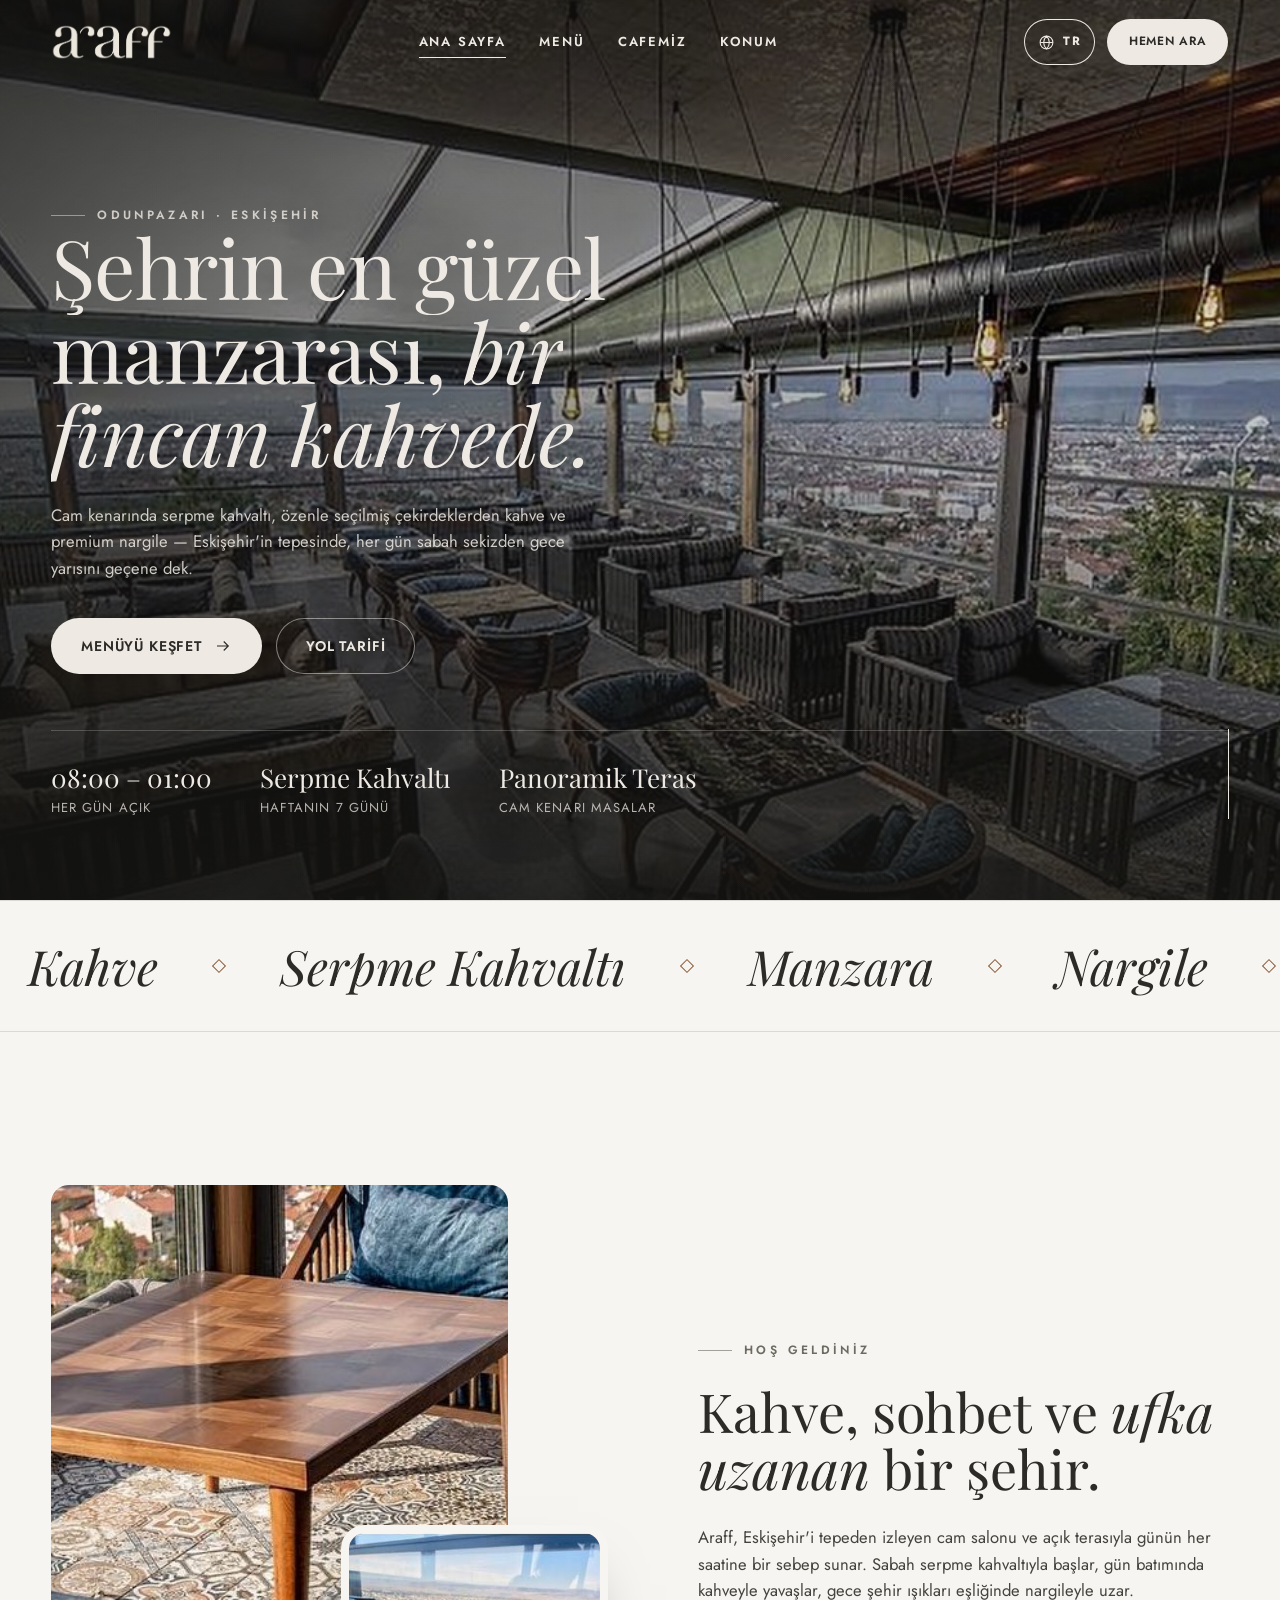
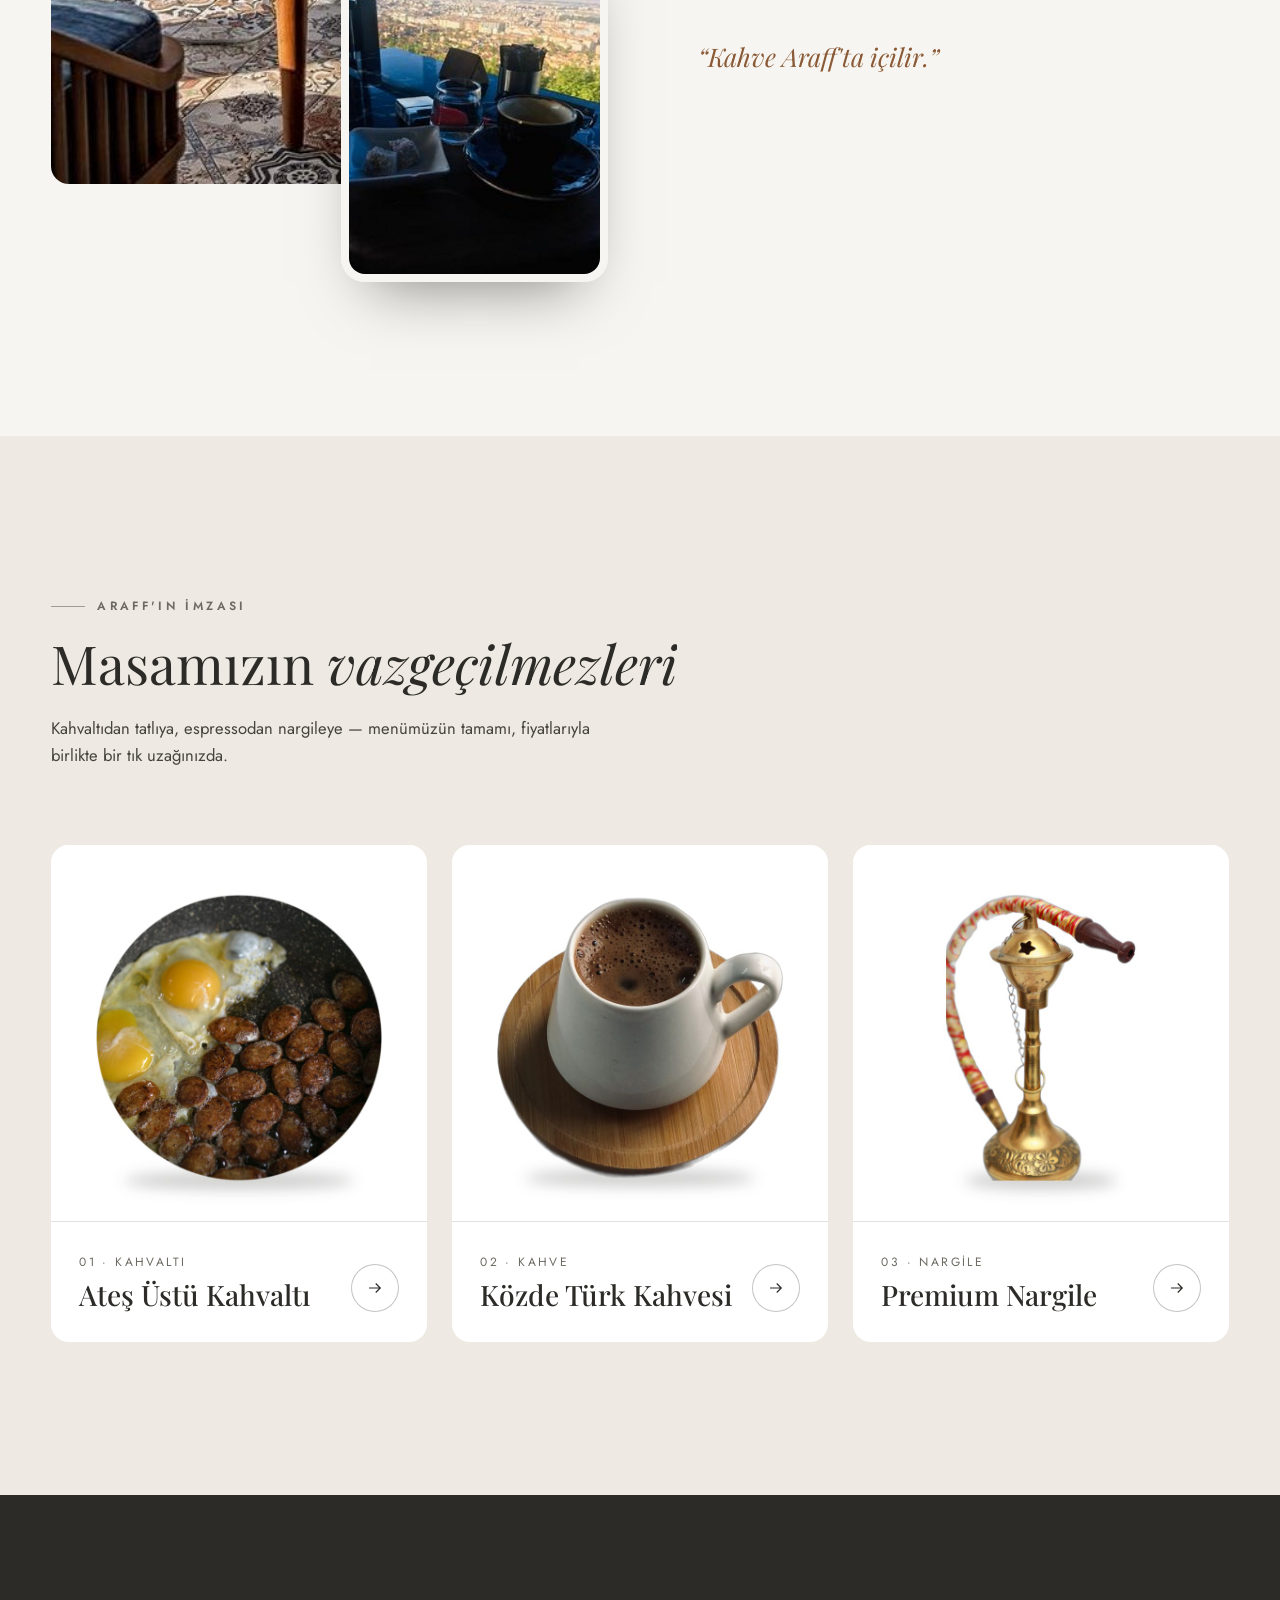
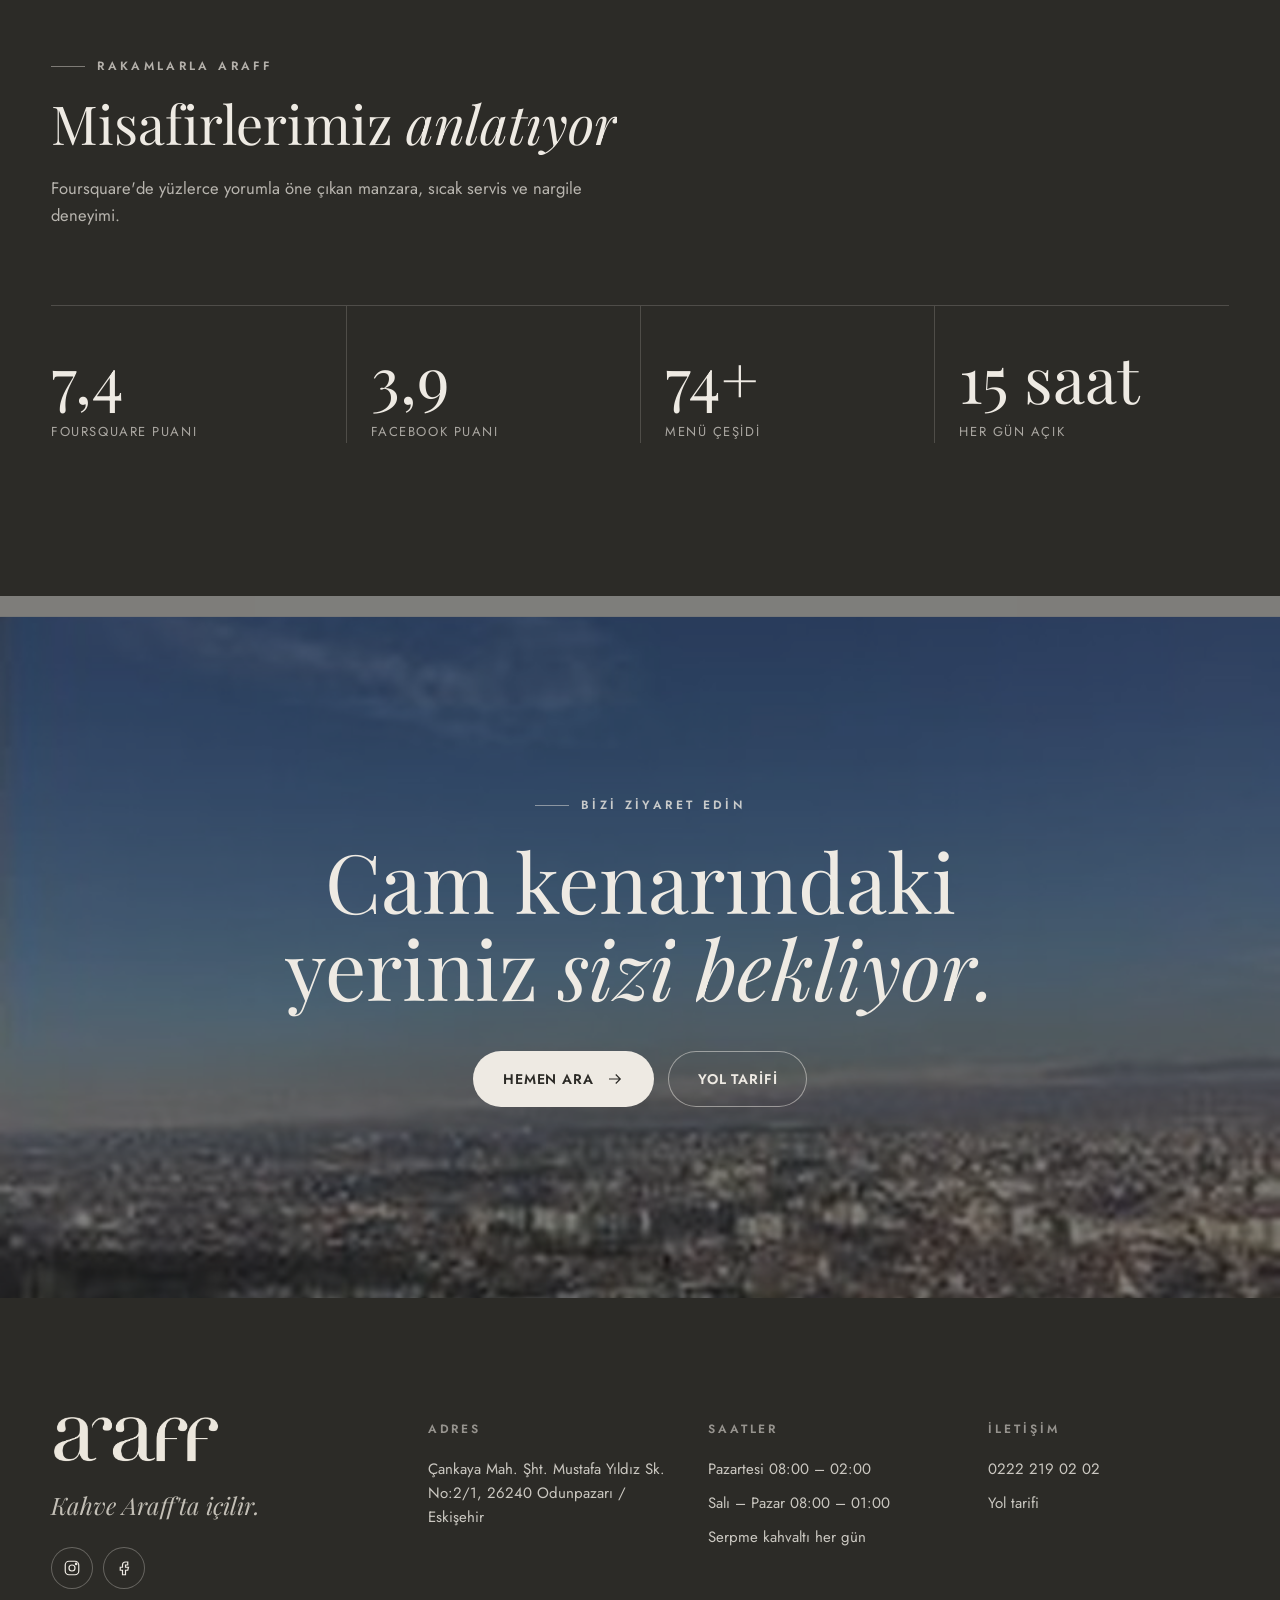
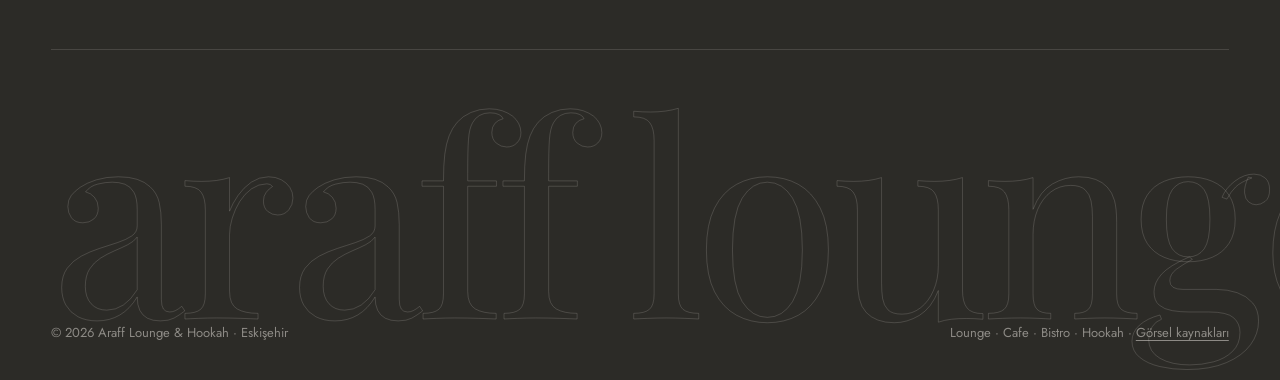
==== commit 5fbccaa9: "Version CSS/JS links so browsers load updates immediately Phones kept an old cached style.css after " ====
--- a/index.html
+++ b/index.html
@@ -10,7 +10,7 @@
   <link rel="preconnect" href="https://fonts.googleapis.com">
   <link rel="preconnect" href="https://fonts.gstatic.com" crossorigin>
   <link href="https://fonts.googleapis.com/css2?family=Playfair+Display:ital,wght@0,400;0,500;0,600;1,400;1,500&family=Jost:wght@300;400;500;600;700&display=swap" rel="stylesheet">
-  <link rel="stylesheet" href="css/style.css">
+  <link rel="stylesheet" href="css/style.css?v=20261026">
 </head>
 <body>
   <main>
@@ -112,7 +112,7 @@
       </div>
     </section>
   </main>
-  <script src="js/i18n.js"></script>
-  <script src="js/main.js"></script>
+  <script src="js/i18n.js?v=20261026"></script>
+  <script src="js/main.js?v=20261026"></script>
 </body>
 </html>
--- a/css/style.css
+++ b/css/style.css
@@ -172,14 +172,31 @@
 body.nav-open .header { color: var(--bone); background: transparent; box-shadow: none; -webkit-backdrop-filter: none; backdrop-filter: none; }
 body.nav-open .header .brand .cream { display: block; }
 body.nav-open .header .brand .ink { display: none; }
-.mobile-nav a.big { font-family: var(--f-display); font-size: clamp(42px, 11vw, 64px); line-height: 1.15; display: block; overflow: hidden; }
-.mobile-nav a.big span { display: inline-block; transform: translateY(110%); transition: transform .8s var(--ease); }
-body.nav-open .mobile-nav a.big span { transform: none; }
-.mobile-nav a.big:nth-child(2) span { transition-delay: .06s; }
-.mobile-nav a.big:nth-child(3) span { transition-delay: .12s; }
-.mobile-nav a.big:nth-child(4) span { transition-delay: .18s; }
-.mobile-nav a.big:nth-child(5) span { transition-delay: .24s; }
-.mobile-nav .meta { margin-top: 40px; font-size: 14px; color: rgba(238, 234, 227, .65); }
+/* each page link is a light card button on the dark panel */
+.mobile-nav a.big {
+  display: flex; align-items: center; justify-content: space-between; gap: 16px;
+  margin-bottom: 12px; padding: 20px 24px; border-radius: 18px;
+  background: var(--bone); color: var(--ink);
+  font-family: var(--f-display); font-size: clamp(26px, 7.2vw, 36px); line-height: 1.15;
+  box-shadow: 0 14px 30px -18px rgba(0, 0, 0, .6);
+  opacity: 0; transform: translateY(26px);
+  transition: opacity .6s var(--ease), transform .8s var(--ease), background .3s var(--ease);
+}
+.mobile-nav a.big .arrow { flex: none; width: 24px; height: 24px; color: var(--walnut); transition: transform .4s var(--ease); }
+.mobile-nav a.big:active { transform: scale(.97); background: var(--stone-2); }
+.mobile-nav a.big:hover .arrow { transform: translateX(4px); }
+.mobile-nav a.big[aria-current="page"] { background: var(--stone); }
+.mobile-nav a.big[aria-current="page"] span::after {
+  content: ""; display: inline-block; width: 7px; height: 7px; margin-inline-start: 12px; vertical-align: middle;
+  border-radius: 50%; background: var(--walnut);
+}
+body.nav-open .mobile-nav a.big { opacity: 1; transform: none; }
+body.nav-open .mobile-nav a.big:active { transform: scale(.97); }
+.mobile-nav a.big:nth-child(1) { transition-delay: .15s; }
+.mobile-nav a.big:nth-child(2) { transition-delay: .21s; }
+.mobile-nav a.big:nth-child(3) { transition-delay: .27s; }
+.mobile-nav a.big:nth-child(4) { transition-delay: .33s; }
+.mobile-nav .meta { margin-top: 28px; font-size: 14px; color: rgba(238, 234, 227, .65); }
 
 /* ---------- Hero ---------- */
 .hero {
@@ -422,7 +439,7 @@
 
 .gallery-filter { display: flex; gap: 6px; position: relative; max-width: 100%; flex: 0 1 auto; }
 .gallery { columns: 3; column-gap: clamp(12px, 1.6vw, 22px); }
-.g-item { break-inside: avoid; margin-bottom: clamp(12px, 1.6vw, 22px); border-radius: var(--r); overflow: hidden; position: relative; cursor: zoom-in; display: block; width: 100%; transition: opacity .5s var(--ease), transform .6s var(--ease); }
+.g-item { break-inside: avoid; margin: 0 0 clamp(12px, 1.6vw, 22px); border-radius: var(--r); overflow: hidden; position: relative; cursor: zoom-in; display: block; width: 100%; transition: opacity .5s var(--ease), transform .6s var(--ease); }
 .g-item img { width: 100%; height: auto; transition: transform 1.2s var(--ease), filter .6s; }
 .g-item:hover img { transform: scale(1.06); }
 .g-item figcaption {
@@ -545,6 +562,8 @@
 .chip-pill { left: 0; }
 [dir="rtl"] .scroll-cue { right: auto; left: var(--gutter); }
 [dir="rtl"] .mobile-nav { clip-path: circle(0% at 44px 42px); }
+[dir="rtl"] .mobile-nav a.big .arrow { transform: scaleX(-1); }
+[dir="rtl"] .mobile-nav a.big:hover .arrow { transform: scaleX(-1) translateX(4px); }
 [dir="rtl"] body.nav-open .mobile-nav { clip-path: circle(150% at 44px 42px); }
 [dir="rtl"] .product { text-align: right; }
 [dir="rtl"] .hours td:last-child { text-align: left; }
